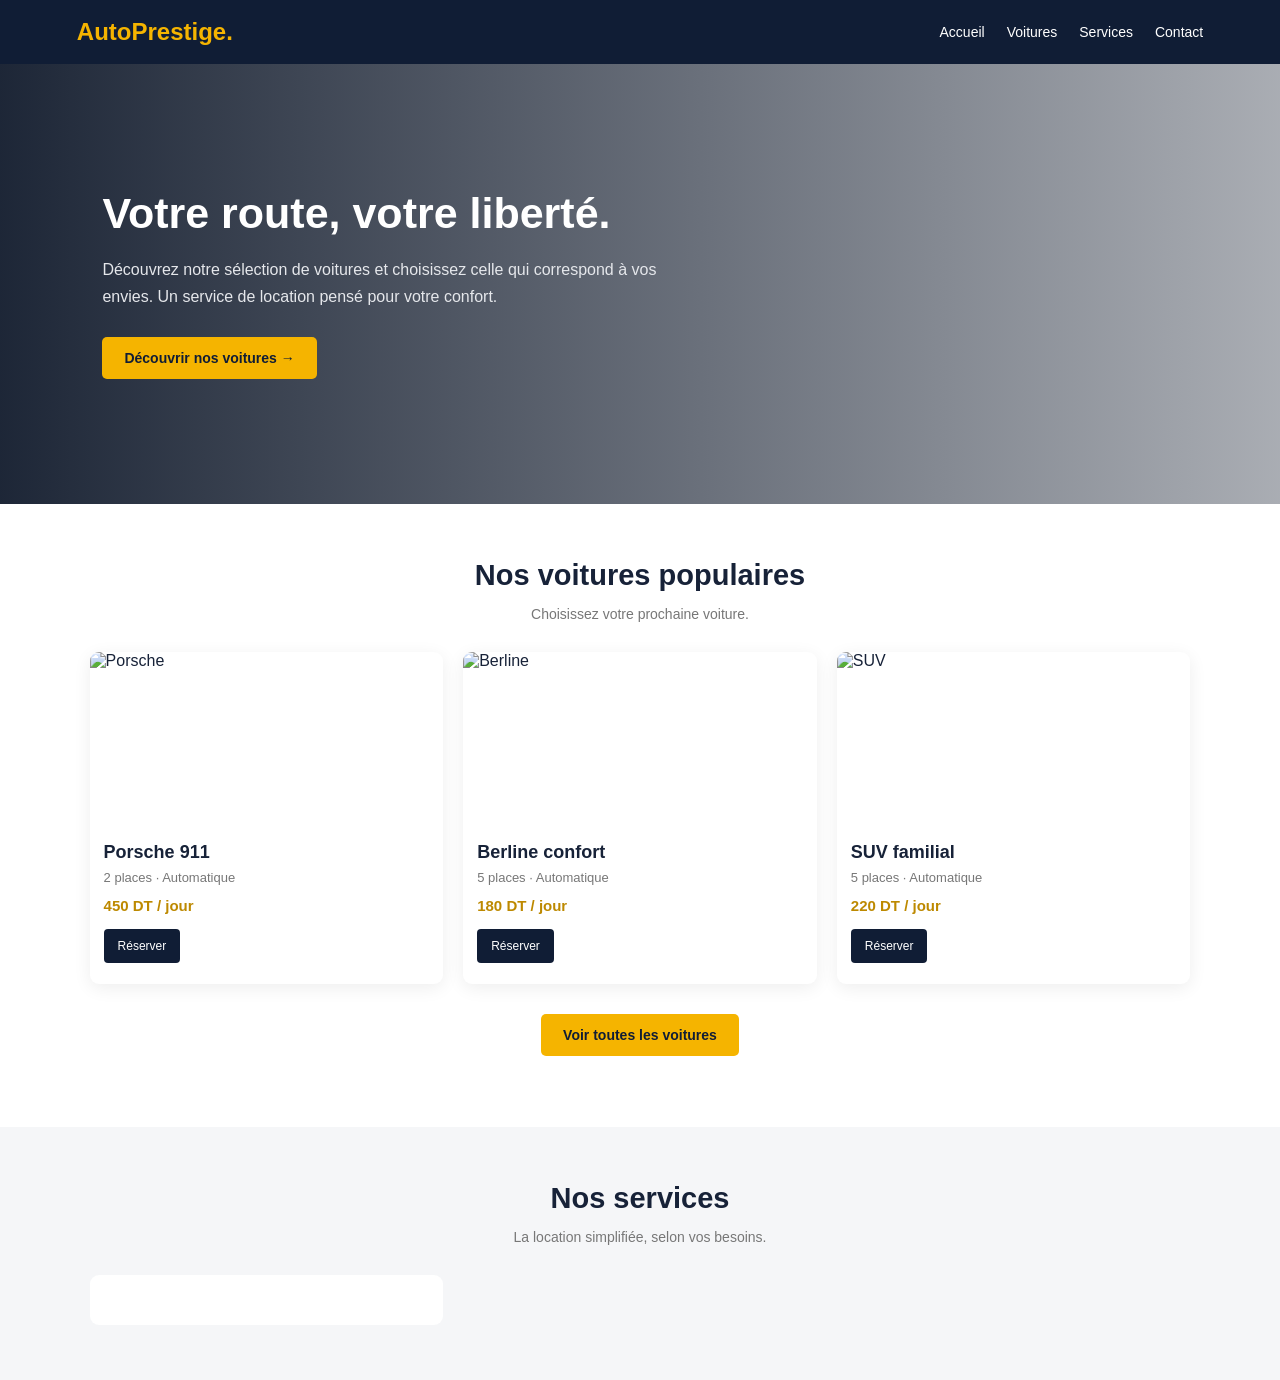
==== index.html @ 3ac93ce8 "Add files via upload" ====
<!DOCTYPE html>

<html lang="fr"> <head> <meta charset="UTF-8"> <meta name="viewport" content="width=device-width, initial-scale=1.0"> <title>AutoPrestige | Location de voitures</title> <style> *{box-sizing:border-box;scroll-behavior:smooth} body{margin:0;font-family:Arial,sans-serif;color:#172238;background:#fff} header{background:#101d35;color:white;padding:18px 6%;display:flex;justify-content:space-between;align-items:center;gap:20px} .logo{font-size:24px;font-weight:bold;color:#f5b400} nav{display:flex;gap:22px;flex-wrap:wrap} nav a{color:white;text-decoration:none;font-size:14px} nav a:hover{color:#f5b400} .hero{min-height:440px;display:flex;align-items:center;padding:65px 8%;background:linear-gradient(90deg,rgba(10,20,38,.92),rgba(10,20,38,.35)),url('https://images.unsplash.com/photo-1492144534655-ae79c964c9d7?auto=format&fit=crop&w=1600&q=85') center/cover;color:white} .hero-content{max-width:570px} .hero h1{font-size:43px;line-height:1.15;margin:0 0 18px} .hero p{font-size:16px;line-height:1.7;color:#e5e7eb;margin-bottom:27px} .btn{display:inline-block;background:#f5b400;color:#101d35;text-decoration:none;padding:13px 22px;border-radius:5px;font-weight:bold;font-size:14px} .btn:hover{background:white} .section{padding:55px 7%;text-align:center} .section h2{font-size:29px;margin:0 0 12px} .subtitle{font-size:14px;color:#777;margin-bottom:30px} .car-container{display:grid;grid-template-columns:repeat(3,minmax(0,1fr));gap:20px;text-align:left} .car-card{border-radius:9px;overflow:hidden;box-shadow:0 4px 18px #00000012;background:white;padding-bottom:18px} .car-card img{width:100%;height:175px;object-fit:cover;display:block} .car-card h3{font-size:18px;margin:15px 14px 7px} .car-card p{font-size:13px;color:#777;margin:7px 14px} .price{font-size:15px;font-weight:bold;color:#bd8900;margin:12px 14px} .card-link{display:inline-block;margin:3px 14px;background:#101d35;color:white;text-decoration:none;padding:10px 14px;border-radius:4px;font-size:12px} .card-link:hover{background:#bd8900} .services{background:#f5f6f8} .service-container{display:grid;grid-template-columns:repeat(3,minmax(0,1fr));gap:20px} .service-card{background:white;padding:25px 18px;border-radius:9px} .service-card .icon{font-size:30px} .service-card h3{font-size:17px} .service-card p{font-size:13px;color:#777;line-height:1.6} .contact-banner{background:#101d35;color:white;padding:45px 20px;text-align:center} .contact-banner h2{font-size:27px;margin-top:0} .contact-banner p{color:#e0e4eb;font-size:14px;margin-bottom:25px} footer{background:#0a1426;color:#cbd0da;text-align:center;padding:20px;font-size:12px} @media(max-width:750px){ header{flex-direction:column} nav{justify-content:center;gap:14px} .hero{min-height:380px;padding:45px 6%} .hero h1{font-size:33px} .car-container,.service-container{grid-template-columns:repeat(2,minmax(0,1fr));gap:12px} .car-card img{height:135px} .section{padding:40px 5%} } @media(max-width:450px){ .car-container,.service-container{grid-template-columns:1fr} .hero h1{font-size:29px} } </style> </head> <body>

<header> <div class="logo">AutoPrestige.</div> <nav> <a href="index.html">Accueil</a> <a href="voitures.html">Voitures</a> <a href="services.html">Services</a> <a href="contact.html">Contact</a> </nav> </header>

<main> <section class="hero"> <div class="hero-content"> <h1>Votre route, votre liberté.</h1> <p>Découvrez notre sélection de voitures et choisissez celle qui correspond à vos envies. Un service de location pensé pour votre confort.</p> <a href="voitures.html" class="btn">Découvrir nos voitures →</a> </div> </section>

<section class="section"> <h2>Nos voitures populaires</h2> <p class="subtitle">Choisissez votre prochaine voiture.</p>

<div class="car-container"> <article class="car-card"> <img src="https://images.unsplash.com/photo-1503376780353-7e6692767b70?auto=format&fit=crop&w=700&q=80" alt="Porsche"> <h3>Porsche 911</h3> <p>2 places · Automatique</p> <div class="price">450 DT / jour</div> <a href="contact.html?voiture=Porsche%20911" class="card-link">Réserver</a> </article>

<article class="car-card"> <img src="https://images.unsplash.com/photo-1549317661-bd32c8ce0db2?auto=format&fit=crop&w=700&q=80" alt="Berline"> <h3>Berline confort</h3> <p>5 places · Automatique</p> <div class="price">180 DT / jour</div> <a href="contact.html?voiture=Berline%20confort" class="card-link">Réserver</a> </article>

<article class="car-card"> <img src="https://images.unsplash.com/photo-1519641471654-76ce0107ad1b?auto=format&fit=crop&w=700&q=80" alt="SUV"> <h3>SUV familial</h3> <p>5 places · Automatique</p> <div class="price">220 DT / jour</div> <a href="contact.html?voiture=SUV%20familial" class="card-link">Réserver</a> </article> </div>

<p style="margin-top:30px"> <a href="voitures.html" class="btn">Voir toutes les voitures</a> </p> </section>

<section class="section services"> <h2>Nos services</h2> <p class="subtitle">La location simplifiée, selon vos besoins.</p>

<div class="service-container"> <div class="service-card"> <div class="icon
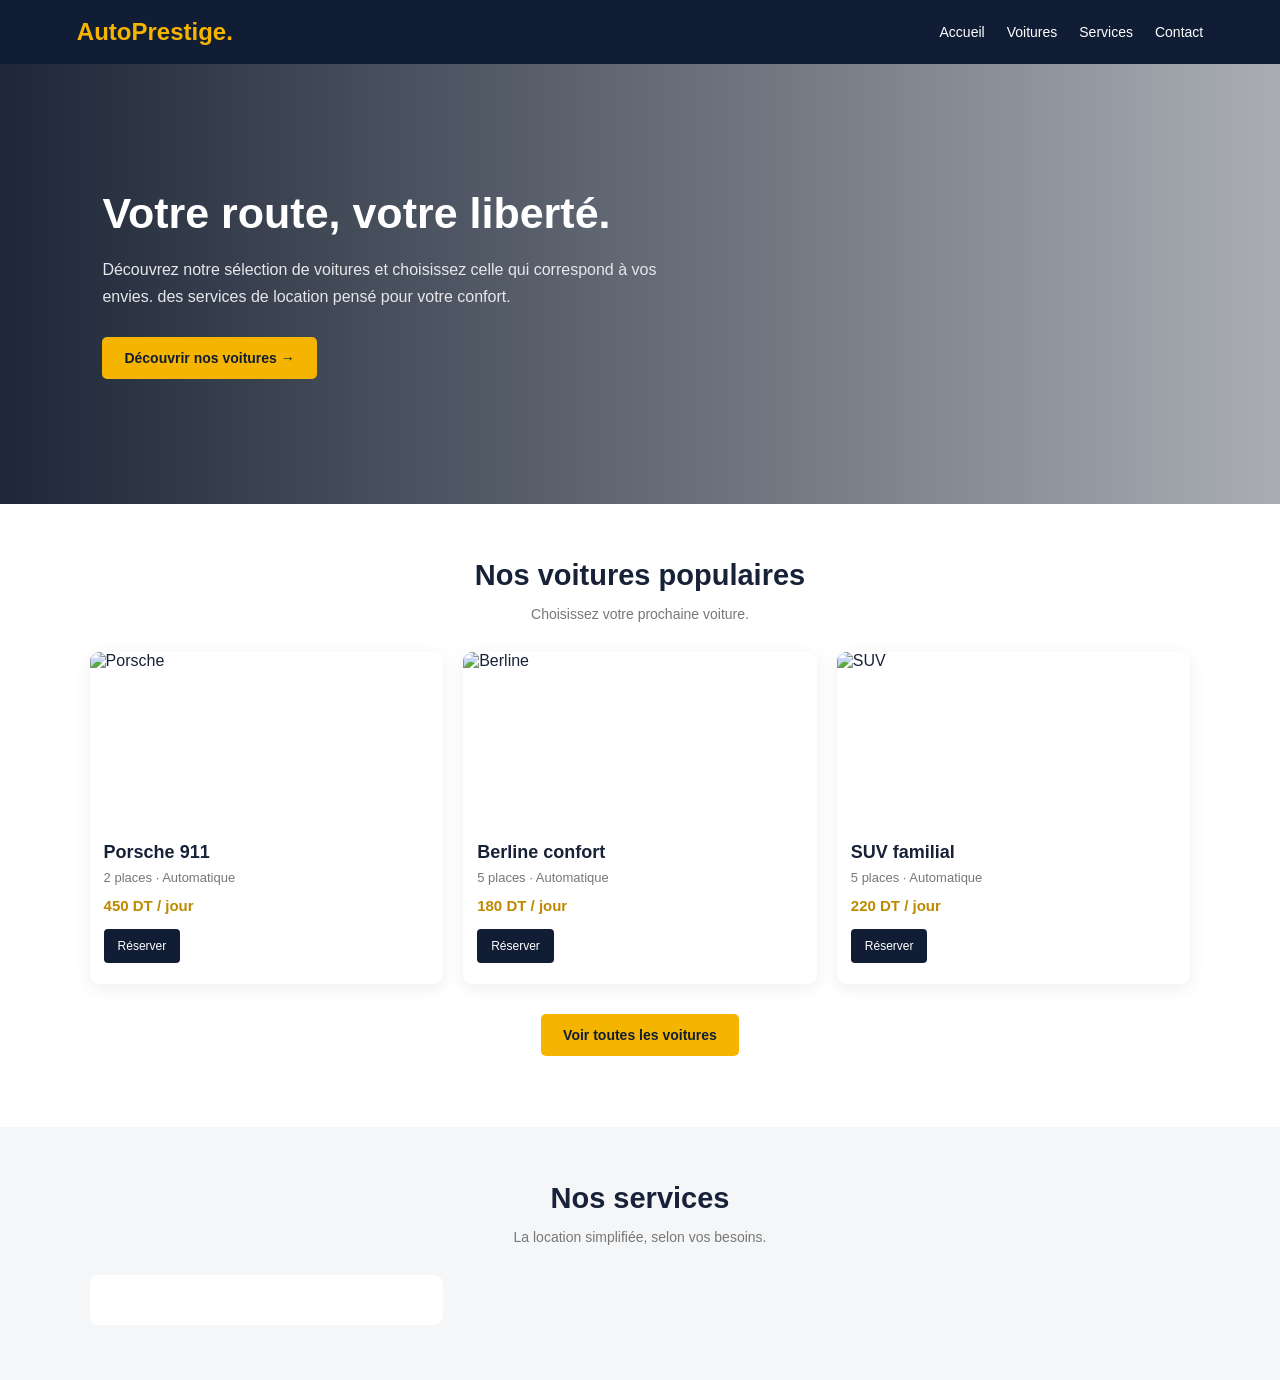
==== commit fd312208: "Fix HTML structure and update service section" ====
--- a/index.html
+++ b/index.html
@@ -4,7 +4,7 @@
 
 <header> <div class="logo">AutoPrestige.</div> <nav> <a href="index.html">Accueil</a> <a href="voitures.html">Voitures</a> <a href="services.html">Services</a> <a href="contact.html">Contact</a> </nav> </header>
 
-<main> <section class="hero"> <div class="hero-content"> <h1>Votre route, votre liberté.</h1> <p>Découvrez notre sélection de voitures et choisissez celle qui correspond à vos envies. Un service de location pensé pour votre confort.</p> <a href="voitures.html" class="btn">Découvrir nos voitures →</a> </div> </section>
+<main> <section class="hero"> <div class="hero-content"> <h1>Votre route, votre liberté.</h1> <p>Découvrez notre sélection de voitures et choisissez celle qui correspond à vos envies. des services de location pensé pour votre confort.</p> <a href="voitures.html" class="btn">Découvrir nos voitures →</a> </div> </section>
 
 <section class="section"> <h2>Nos voitures populaires</h2> <p class="subtitle">Choisissez votre prochaine voiture.</p>
 
@@ -18,4 +18,4 @@
 
 <section class="section services"> <h2>Nos services</h2> <p class="subtitle">La location simplifiée, selon vos besoins.</p>
 
-<div class="service-container"> <div class="service-card"> <div class="icon+<div class="service-container"> <div class="service-card"> <div class="icon
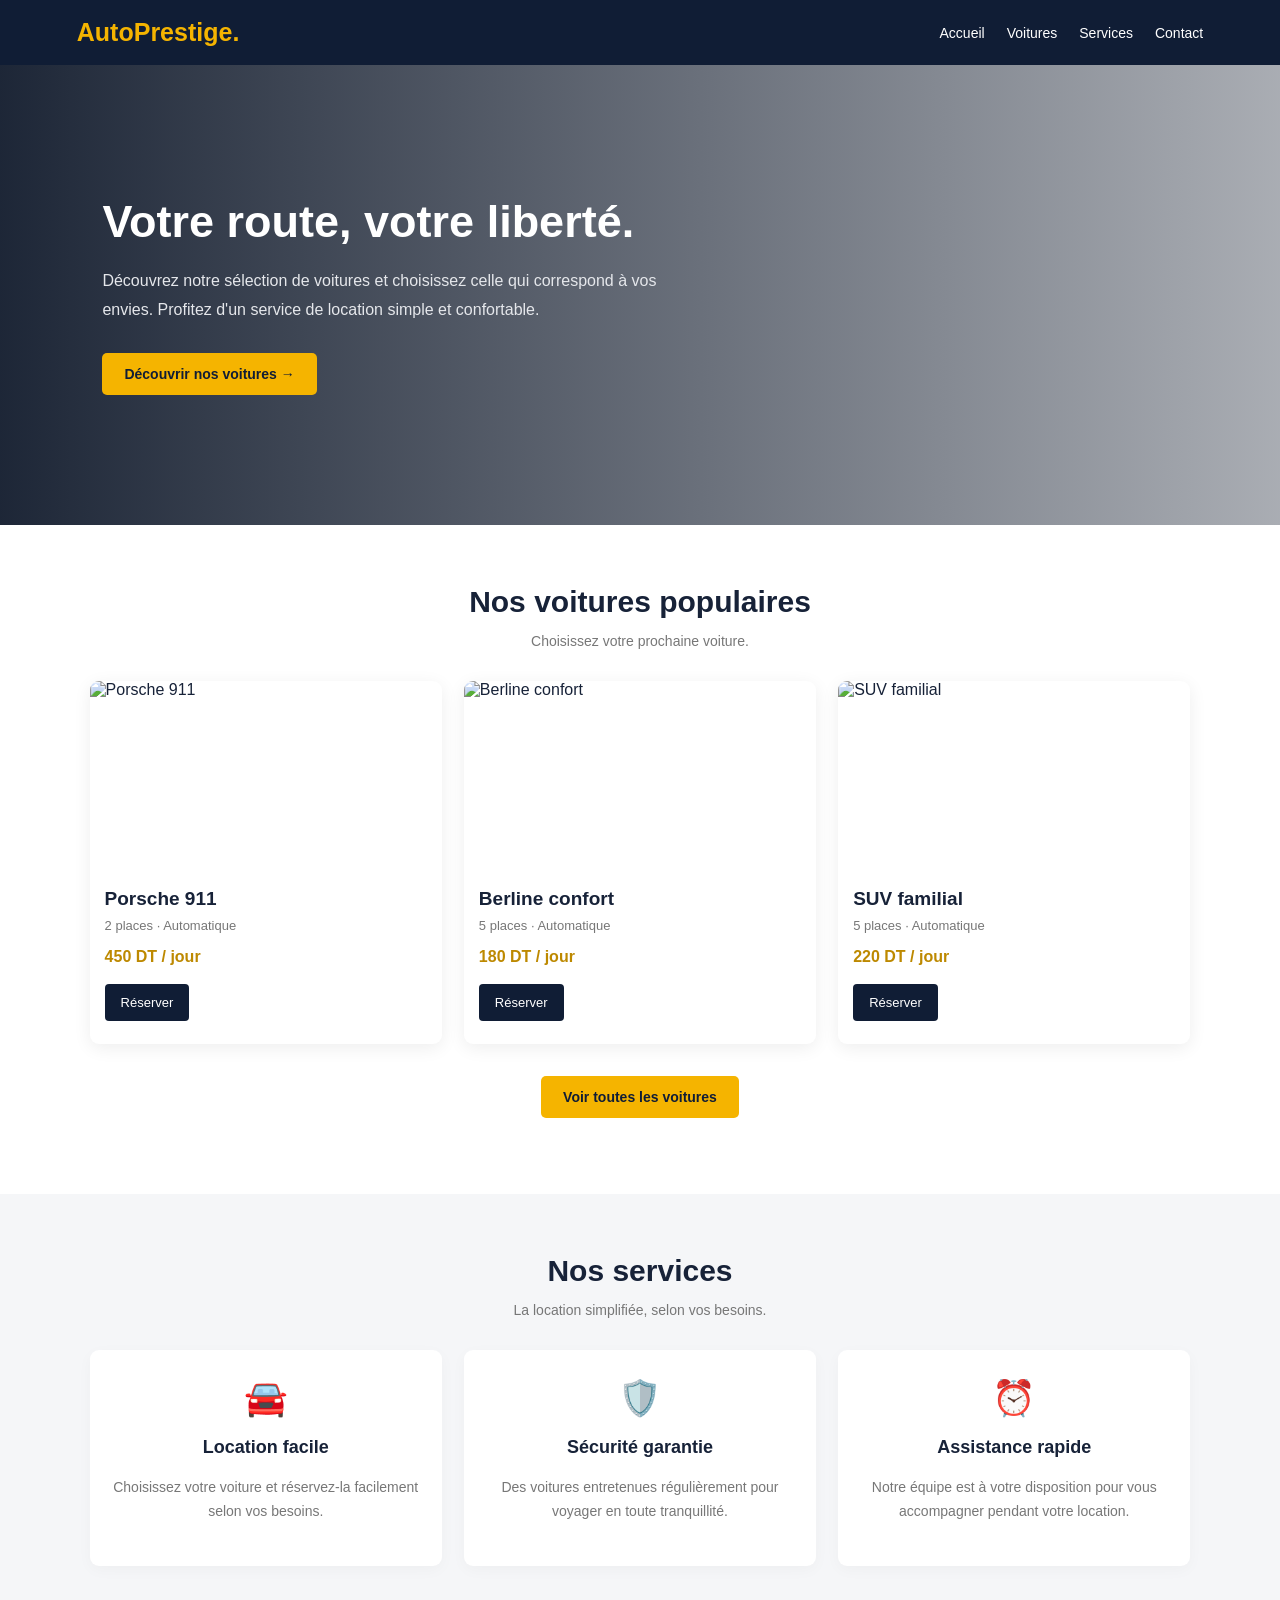
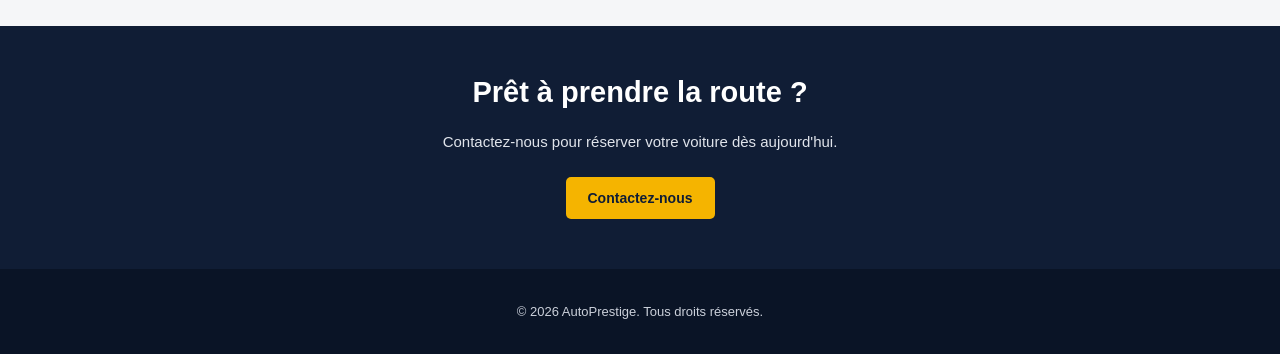
==== commit 2480887e: "Refactor index.html for improved structure and style" ====
--- a/index.html
+++ b/index.html
@@ -1,21 +1,432 @@
 <!DOCTYPE html>
-
-<html lang="fr"> <head> <meta charset="UTF-8"> <meta name="viewport" content="width=device-width, initial-scale=1.0"> <title>AutoPrestige | Location de voitures</title> <style> *{box-sizing:border-box;scroll-behavior:smooth} body{margin:0;font-family:Arial,sans-serif;color:#172238;background:#fff} header{background:#101d35;color:white;padding:18px 6%;display:flex;justify-content:space-between;align-items:center;gap:20px} .logo{font-size:24px;font-weight:bold;color:#f5b400} nav{display:flex;gap:22px;flex-wrap:wrap} nav a{color:white;text-decoration:none;font-size:14px} nav a:hover{color:#f5b400} .hero{min-height:440px;display:flex;align-items:center;padding:65px 8%;background:linear-gradient(90deg,rgba(10,20,38,.92),rgba(10,20,38,.35)),url('https://images.unsplash.com/photo-1492144534655-ae79c964c9d7?auto=format&fit=crop&w=1600&q=85') center/cover;color:white} .hero-content{max-width:570px} .hero h1{font-size:43px;line-height:1.15;margin:0 0 18px} .hero p{font-size:16px;line-height:1.7;color:#e5e7eb;margin-bottom:27px} .btn{display:inline-block;background:#f5b400;color:#101d35;text-decoration:none;padding:13px 22px;border-radius:5px;font-weight:bold;font-size:14px} .btn:hover{background:white} .section{padding:55px 7%;text-align:center} .section h2{font-size:29px;margin:0 0 12px} .subtitle{font-size:14px;color:#777;margin-bottom:30px} .car-container{display:grid;grid-template-columns:repeat(3,minmax(0,1fr));gap:20px;text-align:left} .car-card{border-radius:9px;overflow:hidden;box-shadow:0 4px 18px #00000012;background:white;padding-bottom:18px} .car-card img{width:100%;height:175px;object-fit:cover;display:block} .car-card h3{font-size:18px;margin:15px 14px 7px} .car-card p{font-size:13px;color:#777;margin:7px 14px} .price{font-size:15px;font-weight:bold;color:#bd8900;margin:12px 14px} .card-link{display:inline-block;margin:3px 14px;background:#101d35;color:white;text-decoration:none;padding:10px 14px;border-radius:4px;font-size:12px} .card-link:hover{background:#bd8900} .services{background:#f5f6f8} .service-container{display:grid;grid-template-columns:repeat(3,minmax(0,1fr));gap:20px} .service-card{background:white;padding:25px 18px;border-radius:9px} .service-card .icon{font-size:30px} .service-card h3{font-size:17px} .service-card p{font-size:13px;color:#777;line-height:1.6} .contact-banner{background:#101d35;color:white;padding:45px 20px;text-align:center} .contact-banner h2{font-size:27px;margin-top:0} .contact-banner p{color:#e0e4eb;font-size:14px;margin-bottom:25px} footer{background:#0a1426;color:#cbd0da;text-align:center;padding:20px;font-size:12px} @media(max-width:750px){ header{flex-direction:column} nav{justify-content:center;gap:14px} .hero{min-height:380px;padding:45px 6%} .hero h1{font-size:33px} .car-container,.service-container{grid-template-columns:repeat(2,minmax(0,1fr));gap:12px} .car-card img{height:135px} .section{padding:40px 5%} } @media(max-width:450px){ .car-container,.service-container{grid-template-columns:1fr} .hero h1{font-size:29px} } </style> </head> <body>
-
-<header> <div class="logo">AutoPrestige.</div> <nav> <a href="index.html">Accueil</a> <a href="voitures.html">Voitures</a> <a href="services.html">Services</a> <a href="contact.html">Contact</a> </nav> </header>
-
-<main> <section class="hero"> <div class="hero-content"> <h1>Votre route, votre liberté.</h1> <p>Découvrez notre sélection de voitures et choisissez celle qui correspond à vos envies. des services de location pensé pour votre confort.</p> <a href="voitures.html" class="btn">Découvrir nos voitures →</a> </div> </section>
-
-<section class="section"> <h2>Nos voitures populaires</h2> <p class="subtitle">Choisissez votre prochaine voiture.</p>
-
-<div class="car-container"> <article class="car-card"> <img src="https://images.unsplash.com/photo-1503376780353-7e6692767b70?auto=format&fit=crop&w=700&q=80" alt="Porsche"> <h3>Porsche 911</h3> <p>2 places · Automatique</p> <div class="price">450 DT / jour</div> <a href="contact.html?voiture=Porsche%20911" class="card-link">Réserver</a> </article>
-
-<article class="car-card"> <img src="https://images.unsplash.com/photo-1549317661-bd32c8ce0db2?auto=format&fit=crop&w=700&q=80" alt="Berline"> <h3>Berline confort</h3> <p>5 places · Automatique</p> <div class="price">180 DT / jour</div> <a href="contact.html?voiture=Berline%20confort" class="card-link">Réserver</a> </article>
-
-<article class="car-card"> <img src="https://images.unsplash.com/photo-1519641471654-76ce0107ad1b?auto=format&fit=crop&w=700&q=80" alt="SUV"> <h3>SUV familial</h3> <p>5 places · Automatique</p> <div class="price">220 DT / jour</div> <a href="contact.html?voiture=SUV%20familial" class="card-link">Réserver</a> </article> </div>
-
-<p style="margin-top:30px"> <a href="voitures.html" class="btn">Voir toutes les voitures</a> </p> </section>
-
-<section class="section services"> <h2>Nos services</h2> <p class="subtitle">La location simplifiée, selon vos besoins.</p>
-
-<div class="service-container"> <div class="service-card"> <div class="icon
+<html lang="fr">
+<head>
+    <meta charset="UTF-8">
+    <meta name="viewport" content="width=device-width, initial-scale=1.0">
+    <title>AutoPrestige | Location de voitures</title>
+
+    <style>
+        * {
+            box-sizing: border-box;
+            scroll-behavior: smooth;
+        }
+
+        body {
+            margin: 0;
+            font-family: Arial, sans-serif;
+            color: #172238;
+            background: #fff;
+        }
+
+        header {
+            background: #101d35;
+            color: white;
+            padding: 18px 6%;
+            display: flex;
+            justify-content: space-between;
+            align-items: center;
+            gap: 20px;
+            flex-wrap: wrap;
+        }
+
+        .logo {
+            font-size: 25px;
+            font-weight: bold;
+            color: #f5b400;
+        }
+
+        nav {
+            display: flex;
+            gap: 22px;
+            flex-wrap: wrap;
+        }
+
+        nav a {
+            color: white;
+            text-decoration: none;
+            font-size: 14px;
+        }
+
+        nav a:hover {
+            color: #f5b400;
+        }
+
+        .hero {
+            min-height: 460px;
+            display: flex;
+            align-items: center;
+            padding: 65px 8%;
+            background:
+                linear-gradient(90deg, rgba(10,20,38,.92), rgba(10,20,38,.35)),
+                url('https://images.unsplash.com/photo-1492144534655-ae79c964c9d7?auto=format&fit=crop&w=1600&q=85')
+                center/cover;
+            color: white;
+        }
+
+        .hero-content {
+            max-width: 570px;
+        }
+
+        .hero h1 {
+            font-size: 45px;
+            line-height: 1.2;
+            margin: 0 0 18px;
+        }
+
+        .hero p {
+            font-size: 16px;
+            line-height: 1.8;
+            color: #e5e7eb;
+            margin-bottom: 28px;
+        }
+
+        .btn {
+            display: inline-block;
+            background: #f5b400;
+            color: #101d35;
+            text-decoration: none;
+            padding: 13px 22px;
+            border-radius: 5px;
+            font-weight: bold;
+            font-size: 14px;
+            border: none;
+            cursor: pointer;
+        }
+
+        .btn:hover {
+            background: white;
+        }
+
+        .section {
+            padding: 60px 7%;
+            text-align: center;
+        }
+
+        .section h2 {
+            font-size: 30px;
+            margin: 0 0 12px;
+        }
+
+        .subtitle {
+            font-size: 14px;
+            color: #777;
+            margin-bottom: 32px;
+        }
+
+        .car-container {
+            display: grid;
+            grid-template-columns: repeat(3, minmax(0, 1fr));
+            gap: 22px;
+            text-align: left;
+        }
+
+        .car-card {
+            border-radius: 9px;
+            overflow: hidden;
+            box-shadow: 0 4px 18px #00000012;
+            background: white;
+            padding-bottom: 20px;
+        }
+
+        .car-card img {
+            width: 100%;
+            height: 190px;
+            object-fit: cover;
+            display: block;
+        }
+
+        .car-card h3 {
+            font-size: 19px;
+            margin: 17px 15px 8px;
+        }
+
+        .car-card p {
+            font-size: 13px;
+            color: #777;
+            margin: 8px 15px;
+        }
+
+        .price {
+            font-size: 16px;
+            font-weight: bold;
+            color: #bd8900;
+            margin: 15px;
+        }
+
+        .card-link {
+            display: inline-block;
+            margin: 3px 15px;
+            background: #101d35;
+            color: white;
+            text-decoration: none;
+            padding: 11px 16px;
+            border-radius: 4px;
+            font-size: 13px;
+        }
+
+        .card-link:hover {
+            background: #bd8900;
+        }
+
+        .services {
+            background: #f5f6f8;
+        }
+
+        .service-container {
+            display: grid;
+            grid-template-columns: repeat(3, minmax(0, 1fr));
+            gap: 22px;
+        }
+
+        .service-card {
+            background: white;
+            padding: 28px 20px;
+            border-radius: 9px;
+            box-shadow: 0 4px 15px #00000008;
+        }
+
+        .service-card .icon {
+            font-size: 35px;
+        }
+
+        .service-card h3 {
+            font-size: 18px;
+        }
+
+        .service-card p {
+            font-size: 14px;
+            color: #777;
+            line-height: 1.7;
+        }
+
+        .contact-banner {
+            background: #101d35;
+            color: white;
+            padding: 50px 20px;
+            text-align: center;
+        }
+
+        .contact-banner h2 {
+            font-size: 29px;
+            margin-top: 0;
+        }
+
+        .contact-banner p {
+            color: #e0e4eb;
+            font-size: 15px;
+            margin-bottom: 27px;
+        }
+
+        footer {
+            background: #0a1426;
+            color: #cbd0da;
+            text-align: center;
+            padding: 22px;
+            font-size: 13px;
+        }
+
+        @media (max-width: 750px) {
+            header {
+                flex-direction: column;
+            }
+
+            nav {
+                justify-content: center;
+                gap: 14px;
+            }
+
+            .hero {
+                min-height: 380px;
+                padding: 45px 6%;
+            }
+
+            .hero h1 {
+                font-size: 34px;
+            }
+
+            .car-container,
+            .service-container {
+                grid-template-columns: repeat(2, minmax(0, 1fr));
+                gap: 14px;
+            }
+
+            .section {
+                padding: 42px 5%;
+            }
+        }
+
+        @media (max-width: 450px) {
+            .car-container,
+            .service-container {
+                grid-template-columns: 1fr;
+            }
+
+            .hero h1 {
+                font-size: 29px;
+            }
+        }
+    </style>
+</head>
+
+<body>
+
+    <header>
+        <div class="logo">AutoPrestige.</div>
+
+        <nav>
+            <a href="index.html">Accueil</a>
+            <a href="voitures.html">Voitures</a>
+            <a href="services.html">Services</a>
+            <a href="contact.html">Contact</a>
+        </nav>
+    </header>
+
+    <main>
+
+        <section class="hero">
+            <div class="hero-content">
+                <h1>Votre route, votre liberté.</h1>
+
+                <p>
+                    Découvrez notre sélection de voitures et choisissez
+                    celle qui correspond à vos envies.
+                    Profitez d'un service de location simple et confortable.
+                </p>
+
+                <a href="voitures.html" class="btn">
+                    Découvrir nos voitures →
+                </a>
+            </div>
+        </section>
+
+        <section class="section">
+
+            <h2>Nos voitures populaires</h2>
+
+            <p class="subtitle">
+                Choisissez votre prochaine voiture.
+            </p>
+
+            <div class="car-container">
+
+                <article class="car-card">
+                    <img
+                        src="https://images.unsplash.com/photo-1503376780353-7e6692767b70?auto=format&fit=crop&w=700&q=80"
+                        alt="Porsche 911">
+
+                    <h3>Porsche 911</h3>
+                    <p>2 places · Automatique</p>
+
+                    <div class="price">450 DT / jour</div>
+
+                    <a href="contact.html?voiture=Porsche%20911"
+                       class="card-link">
+                        Réserver
+                    </a>
+                </article>
+
+                <article class="car-card">
+                    <img
+                        src="https://images.unsplash.com/photo-1549317661-bd32c8ce0db2?auto=format&fit=crop&w=700&q=80"
+                        alt="Berline confort">
+
+                    <h3>Berline confort</h3>
+                    <p>5 places · Automatique</p>
+
+                    <div class="price">180 DT / jour</div>
+
+                    <a href="contact.html?voiture=Berline%20confort"
+                       class="card-link">
+                        Réserver
+                    </a>
+                </article>
+
+                <article class="car-card">
+                    <img
+                        src="https://images.unsplash.com/photo-1519641471654-76ce0107ad1b?auto=format&fit=crop&w=700&q=80"
+                        alt="SUV familial">
+
+                    <h3>SUV familial</h3>
+                    <p>5 places · Automatique</p>
+
+                    <div class="price">220 DT / jour</div>
+
+                    <a href="contact.html?voiture=SUV%20familial"
+                       class="card-link">
+                        Réserver
+                    </a>
+                </article>
+
+            </div>
+
+            <p style="margin-top: 32px;">
+                <a href="voitures.html" class="btn">
+                    Voir toutes les voitures
+                </a>
+            </p>
+
+        </section>
+
+        <section class="section services">
+
+            <h2>Nos services</h2>
+
+            <p class="subtitle">
+                La location simplifiée, selon vos besoins.
+            </p>
+
+            <div class="service-container">
+
+                <div class="service-card">
+                    <div class="icon">🚘</div>
+                    <h3>Location facile</h3>
+                    <p>
+                        Choisissez votre voiture et réservez-la
+                        facilement selon vos besoins.
+                    </p>
+                </div>
+
+                <div class="service-card">
+                    <div class="icon">🛡️</div>
+                    <h3>Sécurité garantie</h3>
+                    <p>
+                        Des voitures entretenues régulièrement
+                        pour voyager en toute tranquillité.
+                    </p>
+                </div>
+
+                <div class="service-card">
+                    <div class="icon">⏰</div>
+                    <h3>Assistance rapide</h3>
+                    <p>
+                        Notre équipe est à votre disposition
+                        pour vous accompagner pendant votre location.
+                    </p>
+                </div>
+
+            </div>
+
+        </section>
+
+        <section class="contact-banner">
+
+            <h2>Prêt à prendre la route ?</h2>
+
+            <p>
+                Contactez-nous pour réserver votre voiture dès aujourd'hui.
+            </p>
+
+            <a href="contact.html" class="btn">
+                Contactez-nous
+            </a>
+
+        </section>
+
+    </main>
+
+    <footer>
+        <p>© 2026 AutoPrestige. Tous droits réservés.</p>
+    </footer>
+
+</body>
+</html>
